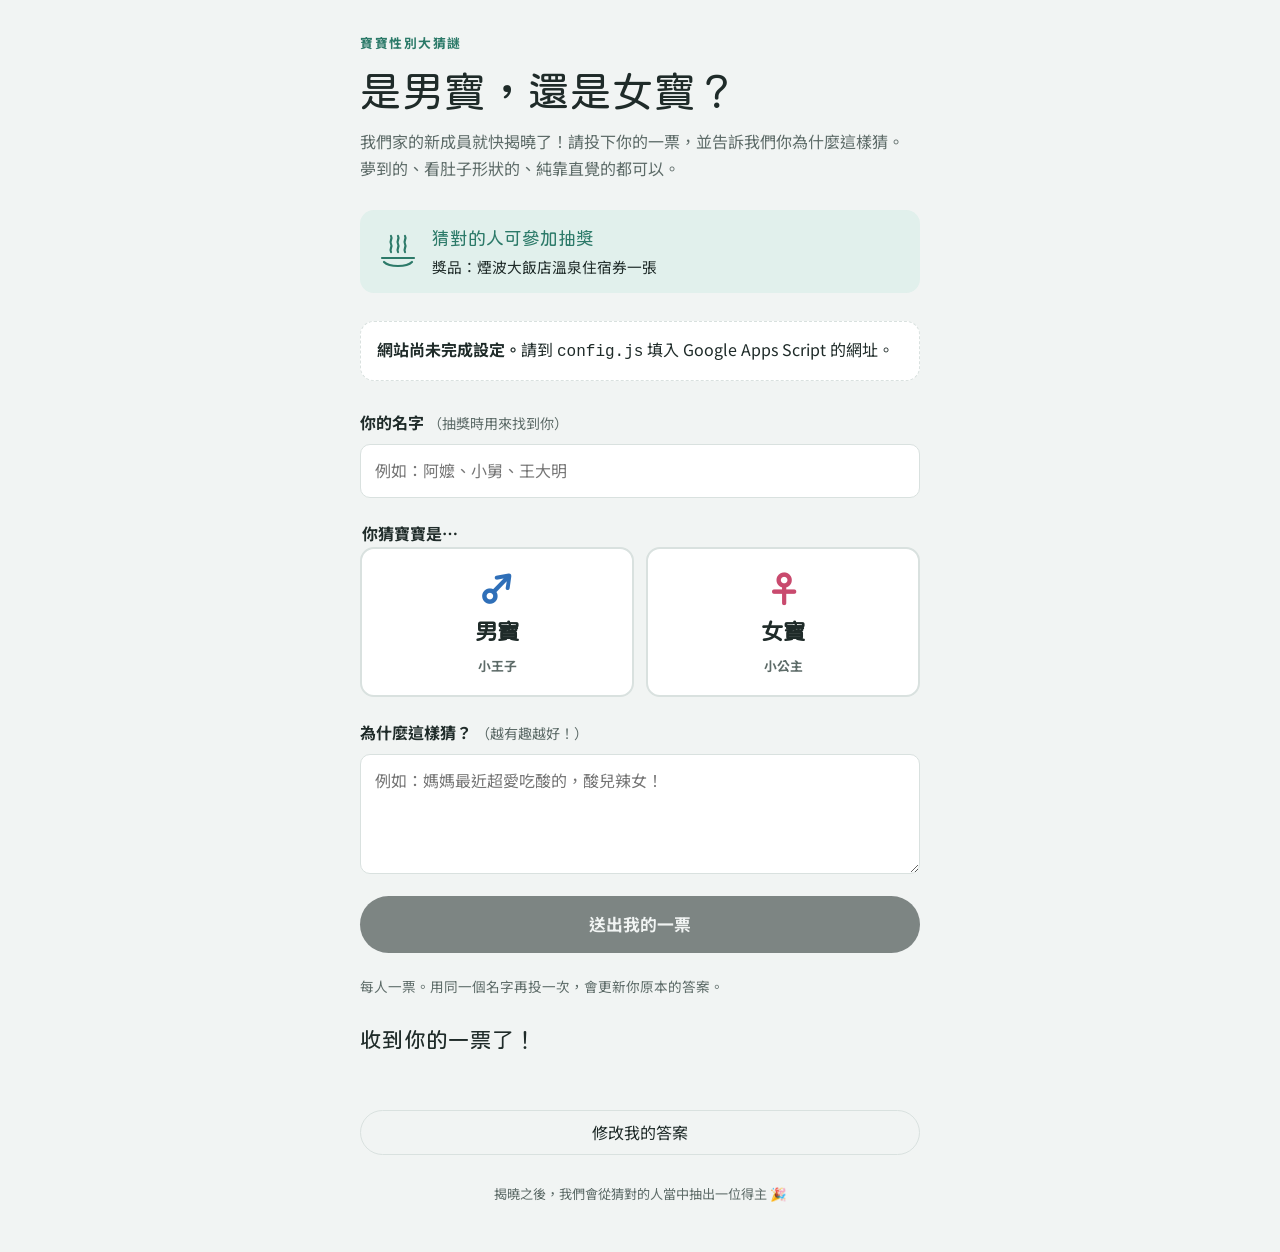
==== index.html @ bfa85453 "feat: gender reveal voting site with Apps Script backend and lottery Co-Authored-By: Claude Opus 5.5" ====
<!doctype html>
<html lang="zh-Hant-TW">
<head>
<meta charset="utf-8">
<meta name="viewport" content="width=device-width, initial-scale=1, viewport-fit=cover">
<title>寶寶性別大猜謎</title>
<meta name="description" content="猜猜寶寶是男生還是女生？猜對就有機會抽中煙波大飯店溫泉住宿券！">
<meta property="og:title" content="寶寶性別大猜謎 💙🩷">
<meta property="og:description" content="猜猜寶寶是男生還是女生？猜對就有機會抽中煙波大飯店溫泉住宿券！">
<link rel="preconnect" href="https://fonts.googleapis.com">
<link rel="preconnect" href="https://fonts.gstatic.com" crossorigin>
<link rel="stylesheet" href="https://fonts.googleapis.com/css2?family=Huninn&family=Noto+Sans+TC:wght@400;700&display=swap">
<link rel="stylesheet" href="style.css">
</head>
<body>
<main>
  <header class="hero">
    <p class="eyebrow">寶寶性別大猜謎</p>
    <h1>是男寶，還是女寶？</h1>
    <p class="lede">我們家的新成員就快揭曉了！請投下你的一票，並告訴我們你為什麼這樣猜。夢到的、看肚子形狀的、純靠直覺的都可以。</p>
  </header>

  <section class="prize" aria-label="獎品">
    <svg viewBox="0 0 40 40" fill="none" stroke="currentColor" stroke-width="2.2" stroke-linecap="round" aria-hidden="true">
      <path d="M6 30c3 3 7 4 14 4s11-1 14-4"/>
      <path d="M4 26h32"/>
      <path d="M13 20c-2-3 2-5 0-8s2-5 0-8"/>
      <path d="M20 20c-2-3 2-5 0-8s2-5 0-8"/>
      <path d="M27 20c-2-3 2-5 0-8s2-5 0-8"/>
    </svg>
    <div>
      <strong>猜對的人可參加抽獎</strong>
      <p>獎品：煙波大飯店溫泉住宿券一張</p>
    </div>
  </section>

  <div id="setup" class="notice" hidden>
    <p><strong>網站尚未完成設定。</strong>請到 <code>config.js</code> 填入 Google Apps Script 的網址。</p>
  </div>

  <form id="vote-form" novalidate>
    <div class="field">
      <label for="name">你的名字 <span class="hint">（抽獎時用來找到你）</span></label>
      <input id="name" name="name" type="text" maxlength="40" autocomplete="name" placeholder="例如：阿嬤、小舅、王大明" required>
    </div>

    <fieldset>
      <legend>你猜寶寶是…</legend>
      <div class="guesses">
        <label class="guess boy">
          <input type="radio" name="guess" id="guess-boy" value="boy" required>
          <span><b class="glyph" aria-hidden="true">♂</b>男寶<small>小王子</small></span>
        </label>
        <label class="guess girl">
          <input type="radio" name="guess" id="guess-girl" value="girl">
          <span><b class="glyph" aria-hidden="true">♀</b>女寶<small>小公主</small></span>
        </label>
      </div>
    </fieldset>

    <div class="field">
      <label for="reason">為什麼這樣猜？ <span class="hint">（越有趣越好！）</span></label>
      <textarea id="reason" name="reason" maxlength="500" placeholder="例如：媽媽最近超愛吃酸的，酸兒辣女！" required></textarea>
    </div>

    <p id="form-error" class="error" role="alert" hidden></p>
    <button id="submit" class="primary" type="submit">送出我的一票</button>
    <p class="muted" style="font-size:.85rem">每人一票。用同一個名字再投一次，會更新你原本的答案。</p>
  </form>

  <section id="thanks" class="thanks" hidden aria-live="polite">
    <h2 id="thanks-title">收到你的一票了！</h2>
    <p id="thanks-body" class="muted"></p>
    <div id="tally" class="tally"></div>
    <h3 id="reasons-title" hidden>大家的理由</h3>
    <ul id="reasons" class="reasons"></ul>
    <button id="again" class="ghost" type="button">修改我的答案</button>
  </section>

  <footer>揭曉之後，我們會從猜對的人當中抽出一位得主 🎉</footer>
</main>

<script src="config.js"></script>
<script src="app.js"></script>
<script>
(function () {
  const form = document.getElementById("vote-form");
  const errEl = document.getElementById("form-error");
  const btn = document.getElementById("submit");
  const thanks = document.getElementById("thanks");

  if (!window.VOTE_API_URL) {
    document.getElementById("setup").hidden = false;
    btn.disabled = true;
  }

  // 記住這台裝置上次填的內容（方便修改）
  try {
    const saved = JSON.parse(localStorage.getItem("gr-vote") || "null");
    if (saved) {
      form.name.value = saved.name || "";
      form.reason.value = saved.reason || "";
      const r = document.getElementById("guess-" + saved.guess);
      if (r) r.checked = true;
    }
  } catch (e) {}

  function showError(msg) { errEl.textContent = msg; errEl.hidden = false; }

  form.addEventListener("submit", async (e) => {
    e.preventDefault();
    errEl.hidden = true;
    const vote = {
      name: form.name.value.trim(),
      guess: (form.querySelector('input[name="guess"]:checked') || {}).value,
      reason: form.reason.value.trim(),
    };
    if (!vote.name) return showError("請填寫你的名字。"), form.name.focus();
    if (!vote.guess) return showError("請選擇男寶或女寶。");
    if (!vote.reason) return showError("請寫一句你的理由，讓大家笑一下！"), form.reason.focus();

    btn.disabled = true; btn.textContent = "送出中…";
    try {
      const result = await submitVote(vote);
      try { localStorage.setItem("gr-vote", JSON.stringify(vote)); } catch (e) {}
      document.getElementById("thanks-title").textContent = result.updated ? "已更新你的答案！" : "收到你的一票了！";
      document.getElementById("thanks-body").textContent =
        `${vote.name}，你猜的是「${LABEL[vote.guess]}」。揭曉那天見分曉！`;
      form.hidden = true;
      thanks.hidden = false;
      if (window.SHOW_RESULTS_AFTER_VOTE) {
        try {
          const votes = await fetchVotes();
          renderTally(document.getElementById("tally"), votes);
          document.getElementById("reasons-title").hidden = false;
          renderReasons(document.getElementById("reasons"), votes);
        } catch (e) { /* 票已送出，讀取結果失敗不影響 */ }
      }
    } catch (err) {
      showError("送出失敗：" + err.message + "。請檢查網路後再試一次。");
    } finally {
      btn.disabled = false; btn.textContent = "送出我的一票";
    }
  });

  document.getElementById("again").addEventListener("click", () => {
    thanks.hidden = true; form.hidden = false; form.reason.focus();
  });
})();
</script>
</body>
</html>
---- style.css ----
/* Layout: single narrow column, two big guess buttons side by side; steam-mist neutrals with boy/girl as the only strong colors */
:root {
  --bg: #f1f4f3;
  --surface: #ffffff;
  --ink: #1f2b29;
  --muted: #5d6b68;
  --line: #d9e1df;
  --boy: #2f6fb8;
  --boy-soft: #e3eefa;
  --girl: #c94a6e;
  --girl-soft: #fae6ec;
  --jade: #2c7a69;
  --jade-soft: #e1f0ec;
  --danger: #b3261e;
  --font-display: "Huninn", "Noto Sans TC", "PingFang TC", "Microsoft JhengHei", sans-serif;
  --font-body: "Noto Sans TC", "PingFang TC", "Microsoft JhengHei", system-ui, sans-serif;
  --radius: 14px;
}
@media (prefers-color-scheme: dark) {
  :root:not([data-theme="light"]) {
    --bg: #141a19; --surface: #1d2523; --ink: #e8efed; --muted: #9db0ab; --line: #2f3b38;
    --boy: #7fb0ec; --boy-soft: #1b2a3c; --girl: #f08aa8; --girl-soft: #3a1e28;
    --jade: #6cc4ad; --jade-soft: #1a302a; --danger: #ff8a80;
    color-scheme: dark;
  }
}
:root[data-theme="dark"] {
  --bg: #141a19; --surface: #1d2523; --ink: #e8efed; --muted: #9db0ab; --line: #2f3b38;
  --boy: #7fb0ec; --boy-soft: #1b2a3c; --girl: #f08aa8; --girl-soft: #3a1e28;
  --jade: #6cc4ad; --jade-soft: #1a302a; --danger: #ff8a80;
  color-scheme: dark;
}

* { box-sizing: border-box; }
html { -webkit-text-size-adjust: 100%; }
body {
  margin: 0;
  background: var(--bg);
  color: var(--ink);
  font-family: var(--font-body);
  font-size: 16px;
  line-height: 1.7;
  padding-left: max(16px, env(safe-area-inset-left, 0px));
  padding-right: max(16px, env(safe-area-inset-right, 0px));
  padding-block: 32px 48px;
}
main { max-width: 560px; margin: 0 auto; display: grid; gap: 28px; }
main.wide { max-width: 860px; }

h1, h2, h3 { font-family: var(--font-display); font-weight: 400; line-height: 1.3; margin: 0; text-wrap: balance; }
h1 { font-size: clamp(1.9rem, 6vw, 2.6rem); }
h2 { font-size: 1.35rem; }
p { margin: 0; }
.muted { color: var(--muted); }
.eyebrow { font-size: .8rem; letter-spacing: .12em; color: var(--jade); font-weight: 700; }

header.hero { display: grid; gap: 10px; }
.hero .lede { color: var(--muted); max-width: 34em; }

.prize {
  display: grid; grid-template-columns: auto 1fr; gap: 14px; align-items: center;
  background: var(--jade-soft); border-radius: var(--radius); padding: 14px 18px;
}
.prize svg { width: 40px; height: 40px; color: var(--jade); }
.prize strong { font-family: var(--font-display); font-weight: 400; font-size: 1.1rem; color: var(--jade); }
.prize p { font-size: .92rem; }

form { display: grid; gap: 22px; }
.field { display: grid; gap: 8px; }
label, legend { font-weight: 700; }
.hint { font-weight: 400; color: var(--muted); font-size: .88rem; }
input[type="text"], textarea {
  width: 100%; font: inherit; color: var(--ink); background: var(--surface);
  border: 1.5px solid var(--line); border-radius: 10px; padding: 12px 14px;
}
textarea { min-height: 120px; resize: vertical; }
input:focus-visible, textarea:focus-visible, button:focus-visible, .guess input:focus-visible + span {
  outline: 3px solid var(--jade); outline-offset: 2px;
}
fieldset { border: 0; padding: 0; margin: 0; display: grid; gap: 8px; }

.guesses { display: grid; grid-template-columns: 1fr 1fr; gap: 12px; }
.guess { position: relative; cursor: pointer; }
.guess input { position: absolute; opacity: 0; pointer-events: none; }
.guess span {
  display: grid; justify-items: center; gap: 4px; padding: 22px 8px 18px;
  border-radius: var(--radius); border: 2px solid var(--line); background: var(--surface);
  font-family: var(--font-display); font-size: 1.4rem; transition: transform .15s, border-color .15s, background .15s;
}
.guess small { font-family: var(--font-body); font-size: .8rem; color: var(--muted); }
.guess .glyph { font-size: 2.4rem; line-height: 1; }
.guess.boy .glyph { color: var(--boy); }
.guess.girl .glyph { color: var(--girl); }
.guess:hover span { transform: translateY(-2px); }
.guess.boy input:checked + span { border-color: var(--boy); background: var(--boy-soft); }
.guess.girl input:checked + span { border-color: var(--girl); background: var(--girl-soft); }

button.primary {
  font: inherit; font-weight: 700; font-size: 1.05rem; border: 0; cursor: pointer;
  background: var(--ink); color: var(--bg); border-radius: 999px; padding: 14px 20px;
}
button.primary:disabled { opacity: .55; cursor: wait; }
button.ghost {
  font: inherit; background: transparent; color: var(--ink); cursor: pointer;
  border: 1.5px solid var(--line); border-radius: 999px; padding: 8px 16px;
}
.error { color: var(--danger); font-weight: 700; }
.notice { background: var(--surface); border: 1.5px dashed var(--line); border-radius: var(--radius); padding: 14px 16px; }

.thanks { display: grid; gap: 14px; text-align: left; }

/* tally bar */
.tally { display: grid; gap: 8px; }
.tally-labels { display: flex; justify-content: space-between; font-family: var(--font-display); font-size: 1.15rem; font-variant-numeric: tabular-nums; }
.tally-labels .b { color: var(--boy); }
.tally-labels .g { color: var(--girl); }
.bar { display: flex; height: 18px; border-radius: 999px; overflow: hidden; background: var(--line); }
.bar .b { background: var(--boy); transition: width .6s; }
.bar .g { background: var(--girl); transition: width .6s; }

.reasons { list-style: none; padding: 0; margin: 0; display: grid; gap: 10px; }
.reasons li {
  background: var(--surface); border-radius: 12px; padding: 12px 14px; border-left: 4px solid var(--line);
  min-width: 0; overflow-wrap: anywhere;
}
.reasons li.boy { border-left-color: var(--boy); }
.reasons li.girl { border-left-color: var(--girl); }
.reasons .who { font-weight: 700; }
.reasons .tag { font-size: .8rem; font-weight: 700; margin-left: 6px; }
.reasons li.boy .tag { color: var(--boy); }
.reasons li.girl .tag { color: var(--girl); }
.reasons .reason { white-space: pre-wrap; }
.reasons .when { font-size: .78rem; color: var(--muted); }

footer { text-align: center; font-size: .82rem; color: var(--muted); }

@media (prefers-reduced-motion: reduce) {
  * { transition: none !important; animation: none !important; }
}
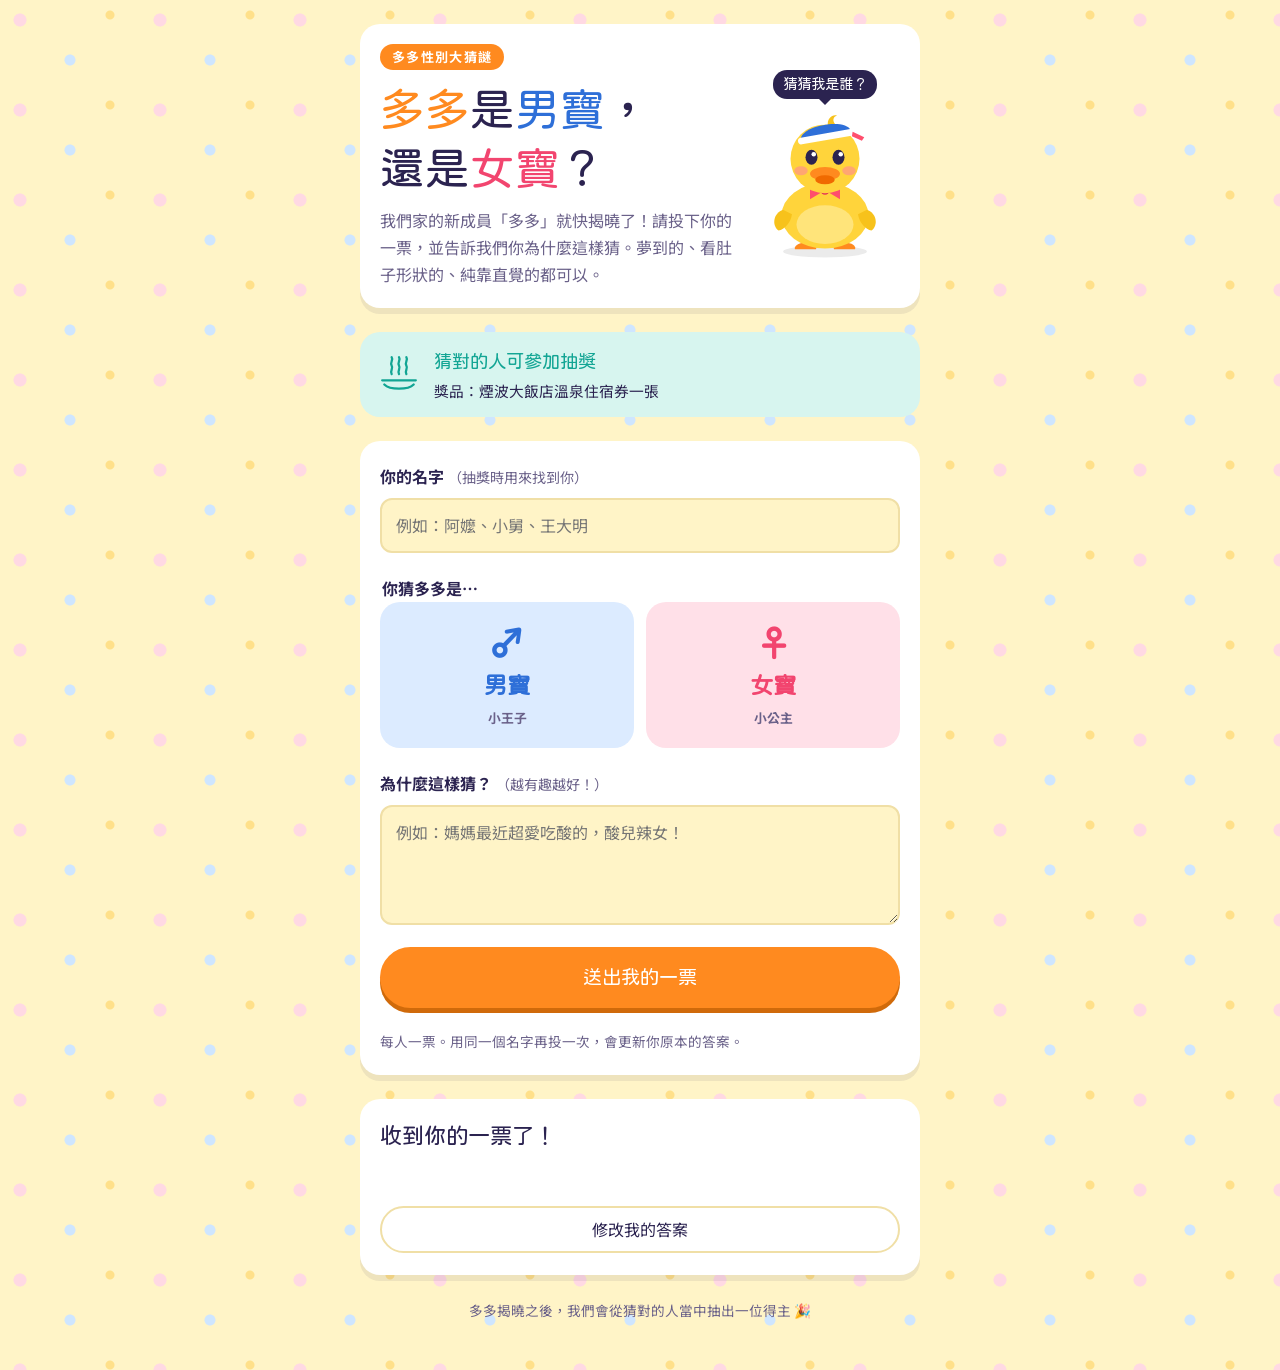
==== commit d58428e6: "feat: sunny duck theme with 多多's name and confetti Co-Authored-By: Claude Opus 5.5 <noreply@anthropi" ====
--- a/index.html
+++ b/index.html
@@ -3,10 +3,11 @@
 <head>
 <meta charset="utf-8">
 <meta name="viewport" content="width=device-width, initial-scale=1, viewport-fit=cover">
-<title>寶寶性別大猜謎</title>
-<meta name="description" content="猜猜寶寶是男生還是女生？猜對就有機會抽中煙波大飯店溫泉住宿券！">
-<meta property="og:title" content="寶寶性別大猜謎 💙🩷">
-<meta property="og:description" content="猜猜寶寶是男生還是女生？猜對就有機會抽中煙波大飯店溫泉住宿券！">
+<title>多多性別大猜謎</title>
+<meta name="description" content="猜猜多多是男生還是女生？猜對就有機會抽中煙波大飯店溫泉住宿券！">
+<meta property="og:title" content="多多性別大猜謎 💙🩷">
+<meta property="og:description" content="猜猜多多是男生還是女生？猜對就有機會抽中煙波大飯店溫泉住宿券！">
+<link rel="icon" href="duck.svg" type="image/svg+xml">
 <link rel="preconnect" href="https://fonts.googleapis.com">
 <link rel="preconnect" href="https://fonts.gstatic.com" crossorigin>
 <link rel="stylesheet" href="https://fonts.googleapis.com/css2?family=Huninn&family=Noto+Sans+TC:wght@400;700&display=swap">
@@ -15,9 +16,15 @@
 <body>
 <main>
   <header class="hero">
-    <p class="eyebrow">寶寶性別大猜謎</p>
-    <h1>是男寶，還是女寶？</h1>
-    <p class="lede">我們家的新成員就快揭曉了！請投下你的一票，並告訴我們你為什麼這樣猜。夢到的、看肚子形狀的、純靠直覺的都可以。</p>
+    <div class="hero-text">
+      <p class="eyebrow">多多性別大猜謎</p>
+      <h1><span class="name">多多</span>是<span class="name"><span class="b">男寶</span></span>，<br>還是<span class="name"><span class="g">女寶</span></span>？</h1>
+      <p class="lede">我們家的新成員「多多」就快揭曉了！請投下你的一票，並告訴我們你為什麼這樣猜。夢到的、看肚子形狀的、純靠直覺的都可以。</p>
+    </div>
+    <div class="duck-wrap">
+      <span class="bubble">猜猜我是誰？</span>
+      <img class="duck" src="duck.svg" alt="戴水手帽的小鴨" width="150" height="158">
+    </div>
   </header>
 
   <section class="prize" aria-label="獎品">
@@ -45,7 +52,7 @@
     </div>
 
     <fieldset>
-      <legend>你猜寶寶是…</legend>
+      <legend>你猜多多是…</legend>
       <div class="guesses">
         <label class="guess boy">
           <input type="radio" name="guess" id="guess-boy" value="boy" required>
@@ -77,7 +84,7 @@
     <button id="again" class="ghost" type="button">修改我的答案</button>
   </section>
 
-  <footer>揭曉之後，我們會從猜對的人當中抽出一位得主 🎉</footer>
+  <footer>多多揭曉之後，我們會從猜對的人當中抽出一位得主 🎉</footer>
 </main>
 
 <script src="config.js"></script>
@@ -128,6 +135,7 @@
         `${vote.name}，你猜的是「${LABEL[vote.guess]}」。揭曉那天見分曉！`;
       form.hidden = true;
       thanks.hidden = false;
+      confetti();
       if (window.SHOW_RESULTS_AFTER_VOTE) {
         try {
           const votes = await fetchVotes();
--- a/style.css
+++ b/style.css
@@ -1,81 +1,99 @@
-/* Layout: single narrow column, two big guess buttons side by side; steam-mist neutrals with boy/girl as the only strong colors */
+/* Layout: one narrow column; sunny duck-pond palette, confetti dots on the page, boy blue vs bubblegum pink as the two big choices */
 :root {
-  --bg: #f1f4f3;
+  --bg: #fff4c7;
+  --dot-1: #ffd9e3;
+  --dot-2: #cfe6ff;
+  --dot-3: #ffe08a;
   --surface: #ffffff;
-  --ink: #1f2b29;
-  --muted: #5d6b68;
-  --line: #d9e1df;
-  --boy: #2f6fb8;
-  --boy-soft: #e3eefa;
-  --girl: #c94a6e;
-  --girl-soft: #fae6ec;
-  --jade: #2c7a69;
-  --jade-soft: #e1f0ec;
-  --danger: #b3261e;
+  --ink: #2b2350;
+  --muted: #6a6189;
+  --line: #f0dfa6;
+  --boy: #2e6fd8;
+  --boy-soft: #dcebff;
+  --girl: #f2456f;
+  --girl-soft: #ffe0e8;
+  --sun: #ff8a1f;
+  --spring: #12a594;
+  --spring-soft: #d7f5ef;
+  --danger: #c62828;
   --font-display: "Huninn", "Noto Sans TC", "PingFang TC", "Microsoft JhengHei", sans-serif;
   --font-body: "Noto Sans TC", "PingFang TC", "Microsoft JhengHei", system-ui, sans-serif;
-  --radius: 14px;
+  --radius: 20px;
+  --shadow: 0 6px 0 rgba(43, 35, 80, .08);
+  color-scheme: light; /* one sunny look on purpose, in light and dark mode alike */
 }
-@media (prefers-color-scheme: dark) {
-  :root:not([data-theme="light"]) {
-    --bg: #141a19; --surface: #1d2523; --ink: #e8efed; --muted: #9db0ab; --line: #2f3b38;
-    --boy: #7fb0ec; --boy-soft: #1b2a3c; --girl: #f08aa8; --girl-soft: #3a1e28;
-    --jade: #6cc4ad; --jade-soft: #1a302a; --danger: #ff8a80;
-    color-scheme: dark;
-  }
-}
-:root[data-theme="dark"] {
-  --bg: #141a19; --surface: #1d2523; --ink: #e8efed; --muted: #9db0ab; --line: #2f3b38;
-  --boy: #7fb0ec; --boy-soft: #1b2a3c; --girl: #f08aa8; --girl-soft: #3a1e28;
-  --jade: #6cc4ad; --jade-soft: #1a302a; --danger: #ff8a80;
-  color-scheme: dark;
-}
-
 * { box-sizing: border-box; }
 html { -webkit-text-size-adjust: 100%; }
 body {
   margin: 0;
-  background: var(--bg);
+  background-color: var(--bg);
+  background-image:
+    radial-gradient(circle at 20px 20px, var(--dot-1) 6px, transparent 7px),
+    radial-gradient(circle at 70px 60px, var(--dot-2) 5px, transparent 6px),
+    radial-gradient(circle at 110px 15px, var(--dot-3) 4px, transparent 5px);
+  background-size: 140px 90px;
   color: var(--ink);
   font-family: var(--font-body);
   font-size: 16px;
   line-height: 1.7;
   padding-left: max(16px, env(safe-area-inset-left, 0px));
   padding-right: max(16px, env(safe-area-inset-right, 0px));
-  padding-block: 32px 48px;
+  padding-block: 24px 48px;
 }
-main { max-width: 560px; margin: 0 auto; display: grid; gap: 28px; }
+main { max-width: 560px; margin: 0 auto; display: grid; gap: 24px; }
 main.wide { max-width: 860px; }
 
 h1, h2, h3 { font-family: var(--font-display); font-weight: 400; line-height: 1.3; margin: 0; text-wrap: balance; }
-h1 { font-size: clamp(1.9rem, 6vw, 2.6rem); }
-h2 { font-size: 1.35rem; }
+h1 { font-size: clamp(2rem, 7vw, 2.8rem); }
+h2 { font-size: 1.4rem; }
 p { margin: 0; }
 .muted { color: var(--muted); }
-.eyebrow { font-size: .8rem; letter-spacing: .12em; color: var(--jade); font-weight: 700; }
+.eyebrow {
+  justify-self: start; font-size: .82rem; letter-spacing: .1em; font-weight: 700;
+  color: var(--surface); background: var(--sun); border-radius: 999px; padding: 2px 12px;
+}
 
-header.hero { display: grid; gap: 10px; }
-.hero .lede { color: var(--muted); max-width: 34em; }
+/* hero with duck */
+header.hero {
+  display: grid; grid-template-columns: 1fr auto; gap: 8px 12px; align-items: center;
+  background: var(--surface); border-radius: var(--radius); padding: 20px; box-shadow: var(--shadow);
+}
+.hero-text { display: grid; gap: 10px; min-width: 0; }
+.hero .lede { color: var(--muted); }
+.name { color: var(--sun); }
+.name .b { color: var(--boy); }
+.name .g { color: var(--girl); }
+.duck { width: clamp(96px, 26vw, 150px); height: auto; animation: bob 2.6s ease-in-out infinite; transform-origin: 50% 100%; }
+.duck-wrap { position: relative; display: grid; justify-items: center; }
+.bubble {
+  font-family: var(--font-display); font-size: .9rem; background: var(--ink); color: var(--surface);
+  border-radius: 14px; padding: 2px 10px; white-space: nowrap; position: relative; margin-bottom: 6px;
+}
+.bubble::after {
+  content: ""; position: absolute; left: 50%; bottom: -6px; transform: translateX(-50%);
+  border: 6px solid transparent; border-bottom: 0; border-top-color: var(--ink);
+}
+@keyframes bob { 0%, 100% { transform: translateY(0) rotate(-2deg) } 50% { transform: translateY(-6px) rotate(2deg) } }
 
 .prize {
   display: grid; grid-template-columns: auto 1fr; gap: 14px; align-items: center;
-  background: var(--jade-soft); border-radius: var(--radius); padding: 14px 18px;
+  background: var(--spring-soft); border-radius: var(--radius); padding: 14px 18px;
 }
-.prize svg { width: 40px; height: 40px; color: var(--jade); }
-.prize strong { font-family: var(--font-display); font-weight: 400; font-size: 1.1rem; color: var(--jade); }
+.prize svg { width: 42px; height: 42px; color: var(--spring); }
+.prize strong { font-family: var(--font-display); font-weight: 400; font-size: 1.15rem; color: var(--spring); }
 .prize p { font-size: .92rem; }
 
-form { display: grid; gap: 22px; }
+form { display: grid; gap: 22px; background: var(--surface); border-radius: var(--radius); padding: 22px 20px; box-shadow: var(--shadow); }
 .field { display: grid; gap: 8px; }
 label, legend { font-weight: 700; }
 .hint { font-weight: 400; color: var(--muted); font-size: .88rem; }
 input[type="text"], textarea {
-  width: 100%; font: inherit; color: var(--ink); background: var(--surface);
-  border: 1.5px solid var(--line); border-radius: 10px; padding: 12px 14px;
+  width: 100%; font: inherit; color: var(--ink); background: var(--bg);
+  border: 2px solid var(--line); border-radius: 12px; padding: 12px 14px;
 }
 textarea { min-height: 120px; resize: vertical; }
 input:focus-visible, textarea:focus-visible, button:focus-visible, .guess input:focus-visible + span {
-  outline: 3px solid var(--jade); outline-offset: 2px;
+  outline: 3px solid var(--sun); outline-offset: 2px;
 }
 fieldset { border: 0; padding: 0; margin: 0; display: grid; gap: 8px; }
 
@@ -83,57 +101,70 @@
 .guess { position: relative; cursor: pointer; }
 .guess input { position: absolute; opacity: 0; pointer-events: none; }
 .guess span {
-  display: grid; justify-items: center; gap: 4px; padding: 22px 8px 18px;
-  border-radius: var(--radius); border: 2px solid var(--line); background: var(--surface);
-  font-family: var(--font-display); font-size: 1.4rem; transition: transform .15s, border-color .15s, background .15s;
+  display: grid; justify-items: center; gap: 2px; padding: 20px 8px 16px;
+  border-radius: var(--radius); border: 3px solid transparent;
+  font-family: var(--font-display); font-size: 1.45rem; transition: transform .15s, border-color .15s, box-shadow .15s;
 }
+.guess.boy span { background: var(--boy-soft); color: var(--boy); }
+.guess.girl span { background: var(--girl-soft); color: var(--girl); }
 .guess small { font-family: var(--font-body); font-size: .8rem; color: var(--muted); }
 .guess .glyph { font-size: 2.4rem; line-height: 1; }
-.guess.boy .glyph { color: var(--boy); }
-.guess.girl .glyph { color: var(--girl); }
-.guess:hover span { transform: translateY(-2px); }
-.guess.boy input:checked + span { border-color: var(--boy); background: var(--boy-soft); }
-.guess.girl input:checked + span { border-color: var(--girl); background: var(--girl-soft); }
+.guess:hover span { transform: translateY(-3px) rotate(-1deg); }
+.guess.boy input:checked + span { border-color: var(--boy); box-shadow: 0 6px 0 var(--boy); transform: translateY(-3px); }
+.guess.girl input:checked + span { border-color: var(--girl); box-shadow: 0 6px 0 var(--girl); transform: translateY(-3px); }
 
 button.primary {
-  font: inherit; font-weight: 700; font-size: 1.05rem; border: 0; cursor: pointer;
-  background: var(--ink); color: var(--bg); border-radius: 999px; padding: 14px 20px;
+  font: inherit; font-family: var(--font-display); font-size: 1.2rem; border: 0; cursor: pointer;
+  background: var(--sun); color: #fff; border-radius: 999px; padding: 14px 20px;
+  box-shadow: 0 5px 0 #d06a0a; transition: transform .1s, box-shadow .1s;
 }
+button.primary:active { transform: translateY(3px); box-shadow: 0 2px 0 #d06a0a; }
 button.primary:disabled { opacity: .55; cursor: wait; }
 button.ghost {
-  font: inherit; background: transparent; color: var(--ink); cursor: pointer;
-  border: 1.5px solid var(--line); border-radius: 999px; padding: 8px 16px;
+  font: inherit; background: var(--surface); color: var(--ink); cursor: pointer;
+  border: 2px solid var(--line); border-radius: 999px; padding: 8px 16px;
 }
 .error { color: var(--danger); font-weight: 700; }
-.notice { background: var(--surface); border: 1.5px dashed var(--line); border-radius: var(--radius); padding: 14px 16px; }
+.notice { background: var(--surface); border: 2px dashed var(--sun); border-radius: var(--radius); padding: 14px 16px; }
 
-.thanks { display: grid; gap: 14px; text-align: left; }
+.thanks { display: grid; gap: 14px; background: var(--surface); border-radius: var(--radius); padding: 22px 20px; box-shadow: var(--shadow); }
 
 /* tally bar */
 .tally { display: grid; gap: 8px; }
-.tally-labels { display: flex; justify-content: space-between; font-family: var(--font-display); font-size: 1.15rem; font-variant-numeric: tabular-nums; }
+.tally-labels { display: flex; justify-content: space-between; font-family: var(--font-display); font-size: 1.2rem; font-variant-numeric: tabular-nums; }
 .tally-labels .b { color: var(--boy); }
 .tally-labels .g { color: var(--girl); }
-.bar { display: flex; height: 18px; border-radius: 999px; overflow: hidden; background: var(--line); }
+.bar { display: flex; height: 22px; border-radius: 999px; overflow: hidden; background: var(--line); }
 .bar .b { background: var(--boy); transition: width .6s; }
 .bar .g { background: var(--girl); transition: width .6s; }
 
 .reasons { list-style: none; padding: 0; margin: 0; display: grid; gap: 10px; }
 .reasons li {
-  background: var(--surface); border-radius: 12px; padding: 12px 14px; border-left: 4px solid var(--line);
-  min-width: 0; overflow-wrap: anywhere;
+  border-radius: 16px; padding: 12px 14px; min-width: 0; overflow-wrap: anywhere; background: var(--bg);
 }
-.reasons li.boy { border-left-color: var(--boy); }
-.reasons li.girl { border-left-color: var(--girl); }
+.reasons li.boy { background: var(--boy-soft); }
+.reasons li.girl { background: var(--girl-soft); }
 .reasons .who { font-weight: 700; }
-.reasons .tag { font-size: .8rem; font-weight: 700; margin-left: 6px; }
-.reasons li.boy .tag { color: var(--boy); }
-.reasons li.girl .tag { color: var(--girl); }
+.reasons .tag { font-size: .8rem; font-weight: 700; margin-left: 6px; border-radius: 999px; padding: 1px 8px; color: #fff; }
+.reasons li.boy .tag { background: var(--boy); }
+.reasons li.girl .tag { background: var(--girl); }
 .reasons .reason { white-space: pre-wrap; }
 .reasons .when { font-size: .78rem; color: var(--muted); }
 
-footer { text-align: center; font-size: .82rem; color: var(--muted); }
+footer { text-align: center; font-size: .85rem; color: var(--muted); }
 
+/* confetti */
+.confetti { position: fixed; inset: 0; pointer-events: none; overflow: hidden; z-index: 20; }
+.confetti i {
+  position: absolute; top: -12px; width: 9px; height: 14px; border-radius: 2px;
+  animation: fall linear forwards;
+}
+@keyframes fall { to { transform: translateY(110vh) rotate(720deg); } }
+
+@media (max-width: 420px) {
+  header.hero { grid-template-columns: 1fr; }
+  .duck-wrap { grid-row: 1; }
+}
 @media (prefers-reduced-motion: reduce) {
   * { transition: none !important; animation: none !important; }
 }
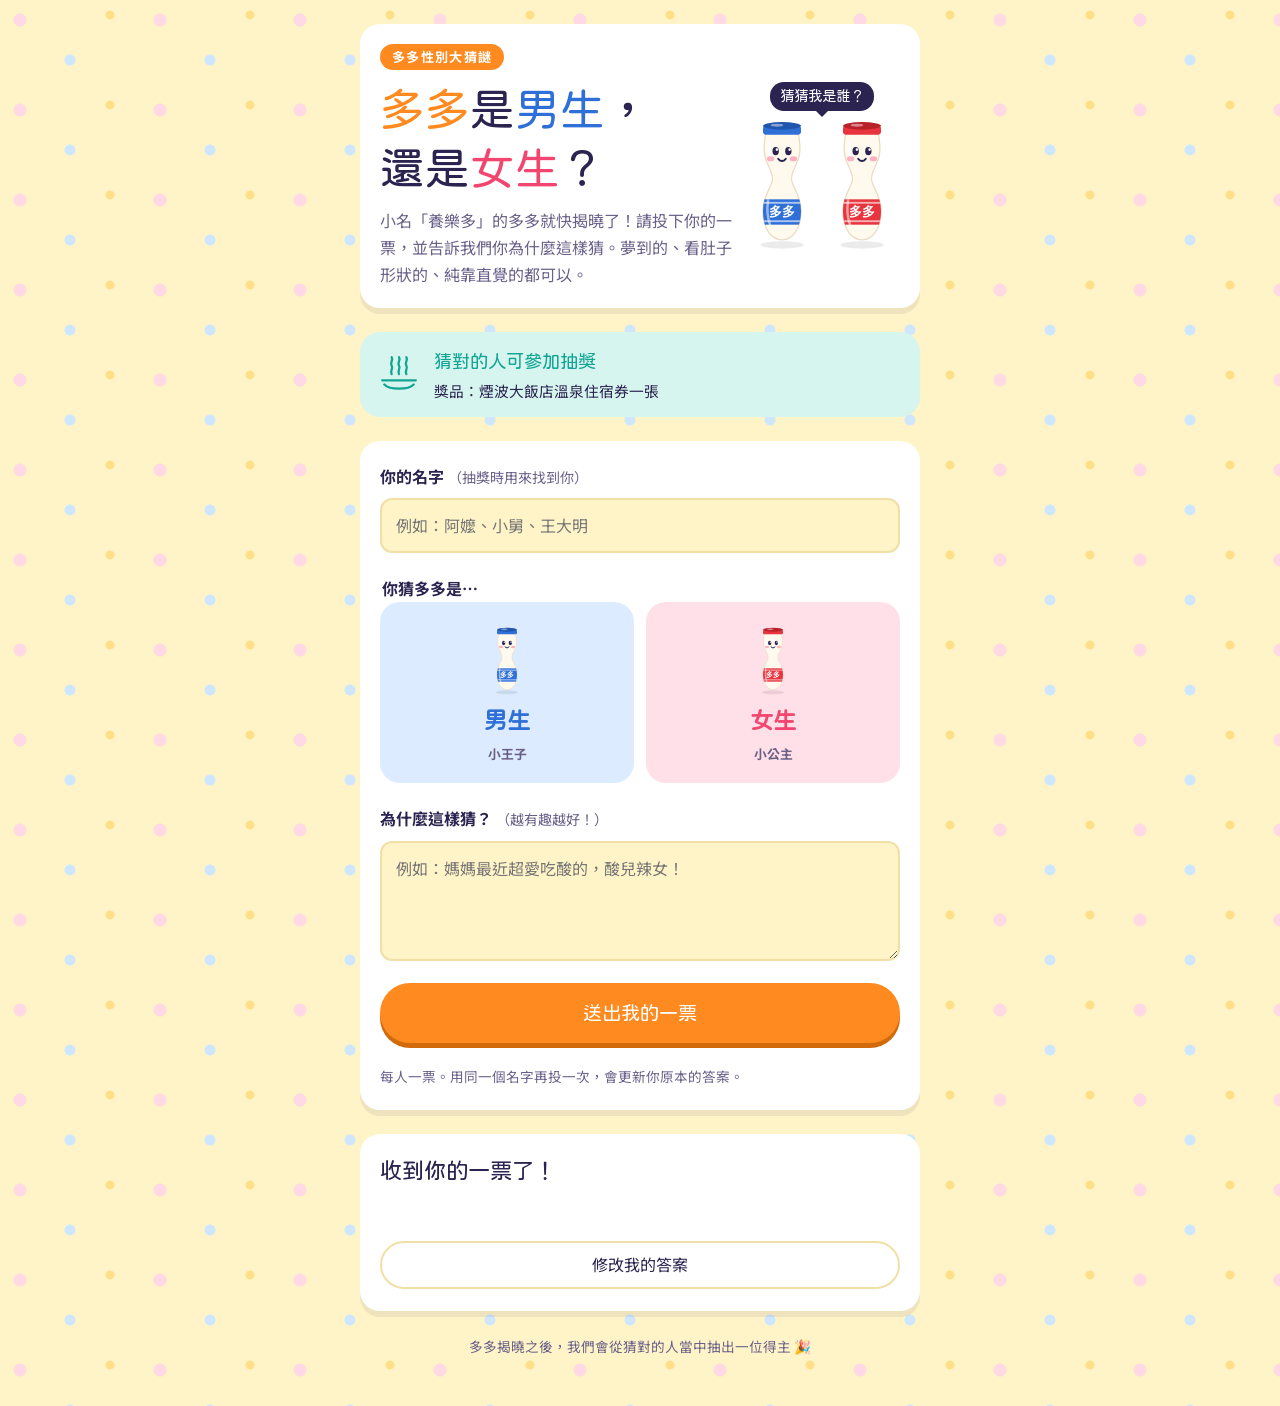
==== commit 61e70847: "feat: Yakult-style 多多 bottles and 男生/女生 wording Co-Authored-By: Claude Opus 5.5 <noreply@anthropic.c" ====
--- a/index.html
+++ b/index.html
@@ -7,7 +7,7 @@
 <meta name="description" content="猜猜多多是男生還是女生？猜對就有機會抽中煙波大飯店溫泉住宿券！">
 <meta property="og:title" content="多多性別大猜謎 💙🩷">
 <meta property="og:description" content="猜猜多多是男生還是女生？猜對就有機會抽中煙波大飯店溫泉住宿券！">
-<link rel="icon" href="duck.svg" type="image/svg+xml">
+<link rel="icon" href="bottle-red.svg" type="image/svg+xml">
 <link rel="preconnect" href="https://fonts.googleapis.com">
 <link rel="preconnect" href="https://fonts.gstatic.com" crossorigin>
 <link rel="stylesheet" href="https://fonts.googleapis.com/css2?family=Huninn&family=Noto+Sans+TC:wght@400;700&display=swap">
@@ -18,12 +18,15 @@
   <header class="hero">
     <div class="hero-text">
       <p class="eyebrow">多多性別大猜謎</p>
-      <h1><span class="name">多多</span>是<span class="name"><span class="b">男寶</span></span>，<br>還是<span class="name"><span class="g">女寶</span></span>？</h1>
-      <p class="lede">我們家的新成員「多多」就快揭曉了！請投下你的一票，並告訴我們你為什麼這樣猜。夢到的、看肚子形狀的、純靠直覺的都可以。</p>
+      <h1><span class="name">多多</span>是<span class="name"><span class="b">男生</span></span>，<br>還是<span class="name"><span class="g">女生</span></span>？</h1>
+      <p class="lede">小名「養樂多」的多多就快揭曉了！請投下你的一票，並告訴我們你為什麼這樣猜。夢到的、看肚子形狀的、純靠直覺的都可以。</p>
     </div>
     <div class="duck-wrap">
       <span class="bubble">猜猜我是誰？</span>
-      <img class="duck" src="duck.svg" alt="戴水手帽的小鴨" width="150" height="158">
+      <div class="bottles">
+        <img class="duck" src="bottle-blue.svg" alt="藍色的多多小瓶子" width="72" height="126">
+        <img class="duck alt" src="bottle-red.svg" alt="紅色的多多小瓶子" width="72" height="126">
+      </div>
     </div>
   </header>
 
@@ -56,11 +59,11 @@
       <div class="guesses">
         <label class="guess boy">
           <input type="radio" name="guess" id="guess-boy" value="boy" required>
-          <span><b class="glyph" aria-hidden="true">♂</b>男寶<small>小王子</small></span>
+          <span><img class="glyph" src="bottle-blue.svg" alt="" width="40" height="70">男生<small>小王子</small></span>
         </label>
         <label class="guess girl">
           <input type="radio" name="guess" id="guess-girl" value="girl">
-          <span><b class="glyph" aria-hidden="true">♀</b>女寶<small>小公主</small></span>
+          <span><img class="glyph" src="bottle-red.svg" alt="" width="40" height="70">女生<small>小公主</small></span>
         </label>
       </div>
     </fieldset>
@@ -123,7 +126,7 @@
       reason: form.reason.value.trim(),
     };
     if (!vote.name) return showError("請填寫你的名字。"), form.name.focus();
-    if (!vote.guess) return showError("請選擇男寶或女寶。");
+    if (!vote.guess) return showError("請選擇男生或女生。");
     if (!vote.reason) return showError("請寫一句你的理由，讓大家笑一下！"), form.reason.focus();
 
     btn.disabled = true; btn.textContent = "送出中…";
--- a/style.css
+++ b/style.css
@@ -63,7 +63,9 @@
 .name { color: var(--sun); }
 .name .b { color: var(--boy); }
 .name .g { color: var(--girl); }
-.duck { width: clamp(96px, 26vw, 150px); height: auto; animation: bob 2.6s ease-in-out infinite; transform-origin: 50% 100%; }
+.bottles { display: flex; gap: 4px; align-items: flex-end; }
+.duck { width: clamp(52px, 14vw, 76px); height: auto; animation: bob 2.6s ease-in-out infinite; transform-origin: 50% 100%; }
+.duck.alt { animation-delay: -1.3s; }
 .duck-wrap { position: relative; display: grid; justify-items: center; }
 .bubble {
   font-family: var(--font-display); font-size: .9rem; background: var(--ink); color: var(--surface);
@@ -108,7 +110,7 @@
 .guess.boy span { background: var(--boy-soft); color: var(--boy); }
 .guess.girl span { background: var(--girl-soft); color: var(--girl); }
 .guess small { font-family: var(--font-body); font-size: .8rem; color: var(--muted); }
-.guess .glyph { font-size: 2.4rem; line-height: 1; }
+.guess .glyph { width: 40px; height: auto; margin-bottom: 4px; }
 .guess:hover span { transform: translateY(-3px) rotate(-1deg); }
 .guess.boy input:checked + span { border-color: var(--boy); box-shadow: 0 6px 0 var(--boy); transform: translateY(-3px); }
 .guess.girl input:checked + span { border-color: var(--girl); box-shadow: 0 6px 0 var(--girl); transform: translateY(-3px); }
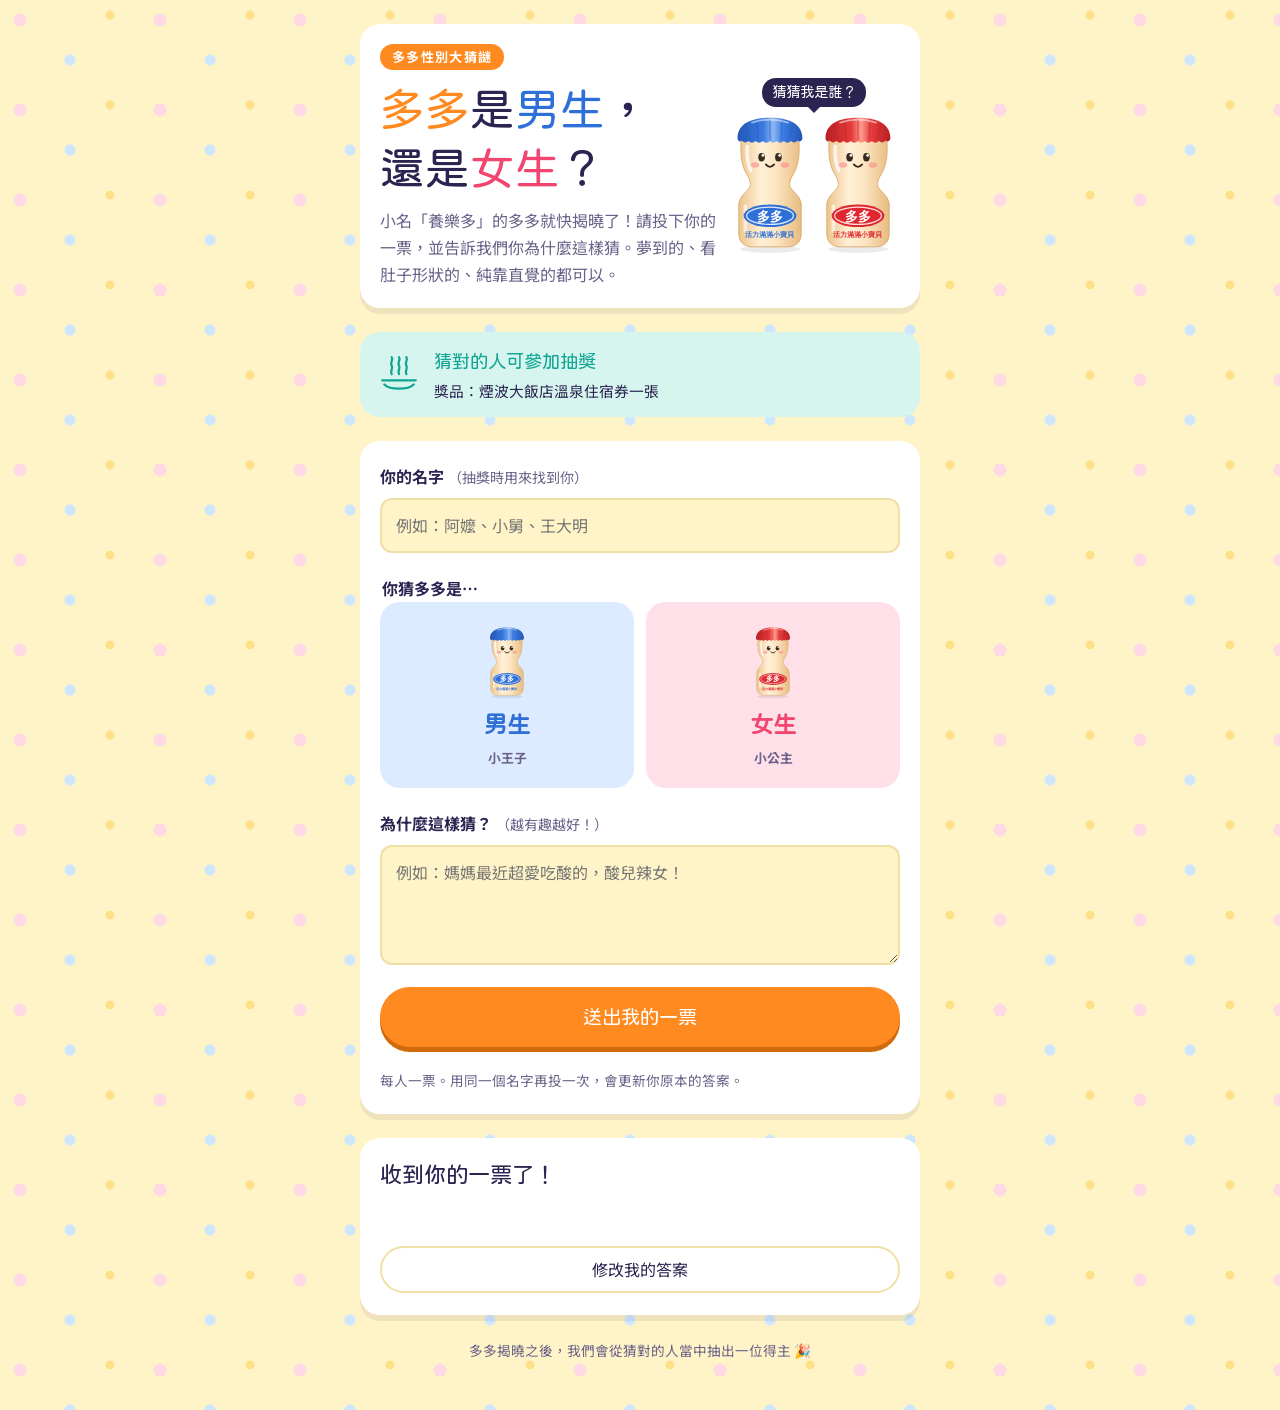
==== commit a63b7540: "feat: redraw 多多 bottles with real Yakult proportions Co-Authored-By: Claude Opus 5.5 <noreply@anthro" ====
--- a/index.html
+++ b/index.html
@@ -24,8 +24,8 @@
     <div class="duck-wrap">
       <span class="bubble">猜猜我是誰？</span>
       <div class="bottles">
-        <img class="duck" src="bottle-blue.svg" alt="藍色的多多小瓶子" width="72" height="126">
-        <img class="duck alt" src="bottle-red.svg" alt="紅色的多多小瓶子" width="72" height="126">
+        <img class="duck" src="bottle-blue.svg" alt="藍色的多多小瓶子" width="80" height="135">
+        <img class="duck alt" src="bottle-red.svg" alt="紅色的多多小瓶子" width="80" height="135">
       </div>
     </div>
   </header>
@@ -59,11 +59,11 @@
       <div class="guesses">
         <label class="guess boy">
           <input type="radio" name="guess" id="guess-boy" value="boy" required>
-          <span><img class="glyph" src="bottle-blue.svg" alt="" width="40" height="70">男生<small>小王子</small></span>
+          <span><img class="glyph" src="bottle-blue.svg" alt="" width="44" height="74">男生<small>小王子</small></span>
         </label>
         <label class="guess girl">
           <input type="radio" name="guess" id="guess-girl" value="girl">
-          <span><img class="glyph" src="bottle-red.svg" alt="" width="40" height="70">女生<small>小公主</small></span>
+          <span><img class="glyph" src="bottle-red.svg" alt="" width="44" height="74">女生<small>小公主</small></span>
         </label>
       </div>
     </fieldset>
--- a/style.css
+++ b/style.css
@@ -64,7 +64,7 @@
 .name .b { color: var(--boy); }
 .name .g { color: var(--girl); }
 .bottles { display: flex; gap: 4px; align-items: flex-end; }
-.duck { width: clamp(52px, 14vw, 76px); height: auto; animation: bob 2.6s ease-in-out infinite; transform-origin: 50% 100%; }
+.duck { width: clamp(60px, 16vw, 84px); height: auto; animation: bob 2.6s ease-in-out infinite; transform-origin: 50% 100%; }
 .duck.alt { animation-delay: -1.3s; }
 .duck-wrap { position: relative; display: grid; justify-items: center; }
 .bubble {
@@ -110,7 +110,7 @@
 .guess.boy span { background: var(--boy-soft); color: var(--boy); }
 .guess.girl span { background: var(--girl-soft); color: var(--girl); }
 .guess small { font-family: var(--font-body); font-size: .8rem; color: var(--muted); }
-.guess .glyph { width: 40px; height: auto; margin-bottom: 4px; }
+.guess .glyph { width: 44px; height: auto; margin-bottom: 4px; }
 .guess:hover span { transform: translateY(-3px) rotate(-1deg); }
 .guess.boy input:checked + span { border-color: var(--boy); box-shadow: 0 6px 0 var(--boy); transform: translateY(-3px); }
 .guess.girl input:checked + span { border-color: var(--girl); box-shadow: 0 6px 0 var(--girl); transform: translateY(-3px); }
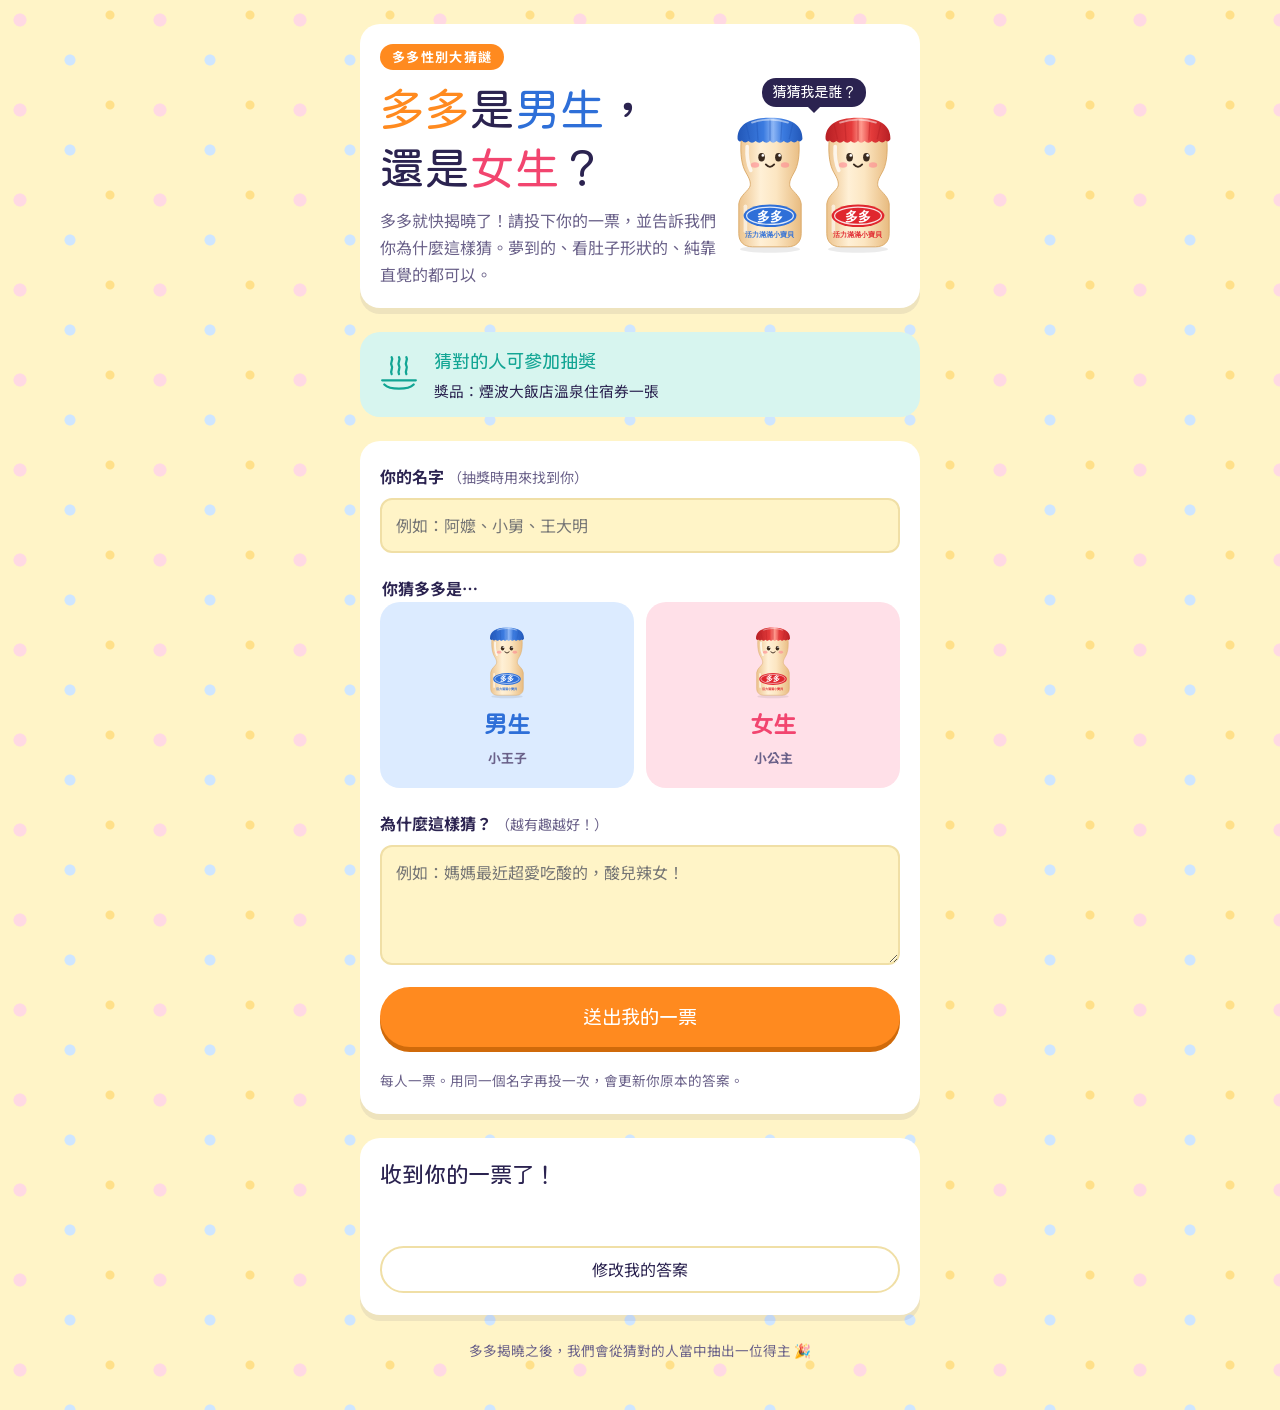
==== commit 8d28bcee: "fix: drop nickname intro from hero text Co-Authored-By: Claude Opus 5.5 <noreply@anthropic.com>" ====
--- a/index.html
+++ b/index.html
@@ -19,7 +19,7 @@
     <div class="hero-text">
       <p class="eyebrow">多多性別大猜謎</p>
       <h1><span class="name">多多</span>是<span class="name"><span class="b">男生</span></span>，<br>還是<span class="name"><span class="g">女生</span></span>？</h1>
-      <p class="lede">小名「養樂多」的多多就快揭曉了！請投下你的一票，並告訴我們你為什麼這樣猜。夢到的、看肚子形狀的、純靠直覺的都可以。</p>
+      <p class="lede">多多就快揭曉了！請投下你的一票，並告訴我們你為什麼這樣猜。夢到的、看肚子形狀的、純靠直覺的都可以。</p>
     </div>
     <div class="duck-wrap">
       <span class="bubble">猜猜我是誰？</span>
